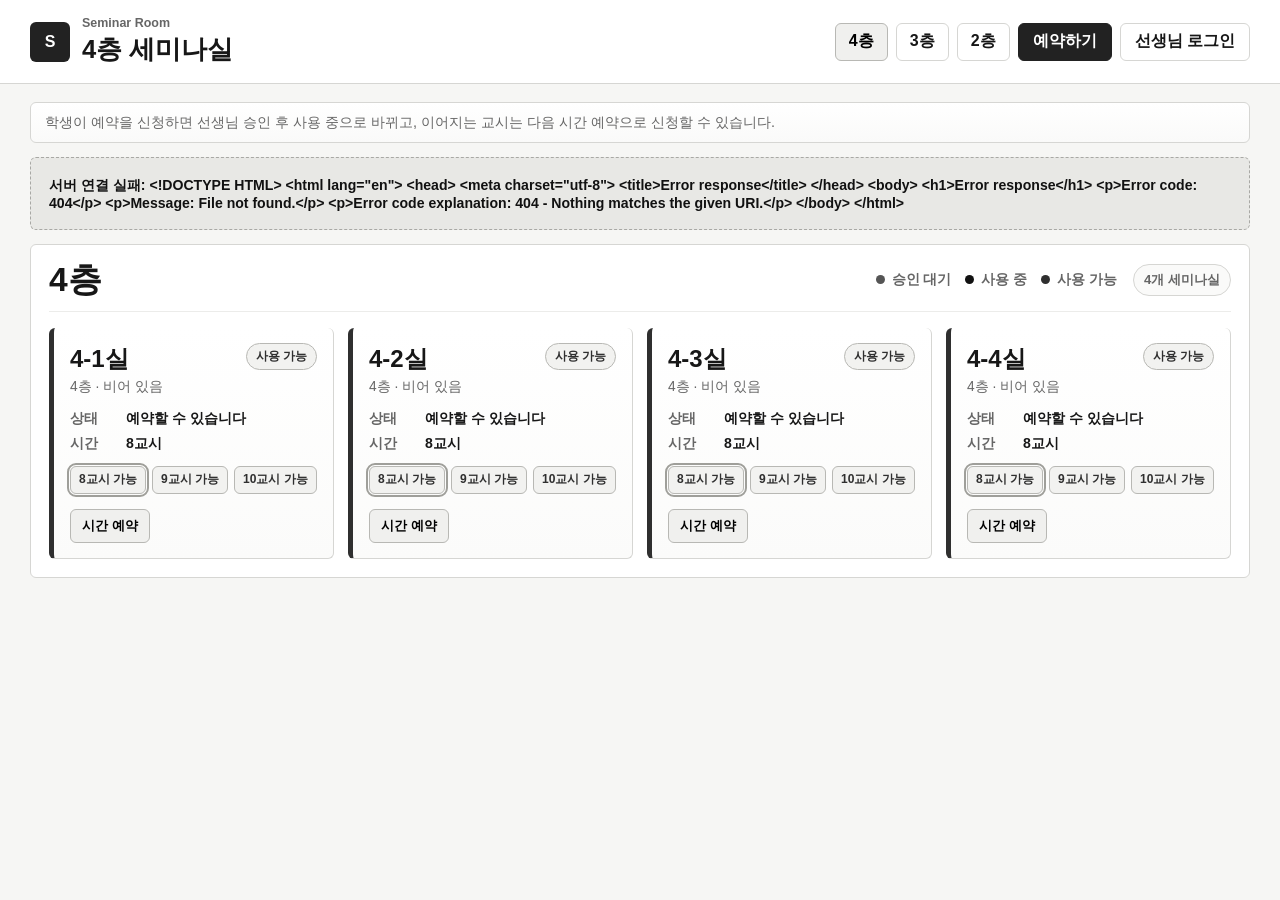
==== html/index.html @ dc7cdc31 "세미나 프로젝트 프로토타입" ====
<!doctype html>
<html lang="ko">
  <head>
    <meta charset="utf-8" />
    <meta name="viewport" content="width=device-width, initial-scale=1" />
    <title>4층 세미나실</title>
    <link rel="stylesheet" href="../css/styles.css" />
  </head>
  <body data-page="floor" data-floor="4">
    <!-- 전체 페이지 감싸는 큰 레이아웃임. -->
    <div class="app-shell">
      <!-- 위에 고정되는 헤더임. 제목이랑 주요 버튼 보여줌. -->
      <header class="site-header">
        <div class="brand">
          <span class="brand-mark">S</span>
          <div>
            <p>Seminar Room</p>
            <h1>4층 세미나실</h1>
          </div>
        </div>
        <nav class="header-actions" aria-label="주요 기능">
          <a class="nav-link active" href="index.html">4층</a>
          <a class="nav-link" href="floor-3.html">3층</a>
          <a class="nav-link" href="floor-2.html">2층</a>
          <button id="openReservationButton" type="button">예약하기</button>
          <button id="openLoginButton" class="secondary" type="button">선생님 로그인</button>
        </nav>
      </header>

      <!-- 메인 영역임. 상태 안내랑 층별 세미나실 카드 들어감. -->
      <main class="main-layout">
        <!-- 색상 뜻이랑 예약 안내 문구임. -->
        <section class="status-toolbar" aria-label="상태 안내">
          <p>학생이 예약을 신청하면 선생님 승인 후 사용 중으로 바뀌고, 이어지는 교시는 다음 시간 예약으로 신청할 수 있습니다.</p>
        </section>

        <!-- JavaScript가 층별 세미나실 목록 넣어주는 자리임. -->
        <section id="floorGrid" class="floor-grid" aria-label="층별 세미나실"></section>
      </main>
    </div>

    <!-- 예약하기 버튼 누르면 열리는 예약 모달임. -->
    <dialog id="reservationDialog" class="dialog">
      <form id="reservationForm" class="dialog-panel">
        <div class="dialog-heading">
          <div>
            <p>Reservation</p>
            <h2>세미나실 예약</h2>
          </div>
          <button id="closeReservationButton" class="icon-button" type="button" aria-label="닫기">x</button>
        </div>
        <label>
          사용 교시
          <select id="periodSelect" required></select>
        </label>
        <label>
          세미나실
          <select id="roomSelect" required></select>
        </label>
        <label>
          학생 이름
          <input id="studentInput" type="text" placeholder="예: 김철수" required autocomplete="off" />
        </label>
        <label>
          사유
          <input id="reasonInput" type="text" placeholder="예: 팀 프로젝트 회의" required autocomplete="off" />
        </label>
        <button type="submit">예약 신청하기</button>
        <p id="formMessage" class="form-message" role="status"></p>
      </form>
    </dialog>

    <!-- 선생님 로그인 버튼 누르면 열리는 로그인 모달임. -->
    <dialog id="loginDialog" class="dialog">
      <form id="loginForm" class="dialog-panel">
        <div class="dialog-heading">
          <div>
            <p>Teacher Access</p>
            <h2>선생님 로그인</h2>
          </div>
          <button id="closeLoginButton" class="icon-button" type="button" aria-label="닫기">x</button>
        </div>
        <label>
          교사 이름
          <input id="teacherName" type="text" autocomplete="username" placeholder="이름을 입력하세요" required />
        </label>
        <label>
          비밀번호
          <input id="teacherPassword" type="password" autocomplete="current-password" placeholder="비밀번호를 입력하세요" required />
        </label>
        <button type="submit">로그인</button>
        <p id="loginError" class="error" role="alert"></p>
      </form>
    </dialog>

    <!-- JavaScript가 복사해서 쓰는 층 섹션 틀임. -->
    <template id="floorTemplate">
      <section class="floor-section">
        <div class="floor-heading">
          <h2></h2>
          <span></span>
        </div>
        <div class="room-grid"></div>
      </section>
    </template>

    <!-- JavaScript가 복사해서 쓰는 세미나실 카드 틀임. -->
    <template id="roomCardTemplate">
      <article class="room-card">
        <div class="room-card-top">
          <div>
            <h3></h3>
            <p class="room-subtitle"></p>
          </div>
          <span class="status-pill"></span>
        </div>
        <dl class="room-details"></dl>
        <div class="card-actions"></div>
      </article>
    </template>

    <!-- 화면 표시랑 예약 기능 맡는 스크립트임. -->
    <script src="../js/app.js"></script>
  </body>
</html>
---- css/styles.css ----
:root {
  color-scheme: light;
  --bg: #f6f6f4;
  --panel: #ffffff;
  --text: #171717;
  --subtext: #666666;
  --border: #d6d6d3;
  --border-soft: #ececea;
  --blue: #222222;
  --blue-dark: #000000;
  --green: #2f2f2f;
  --orange: #555555;
  --red: #111111;
  --green-bg: #f2f2f0;
  --orange-bg: #eeeeec;
  --red-bg: #e8e8e5;
  font-family: "Malgun Gothic", "Apple SD Gothic Neo", "Segoe UI", sans-serif;
}

* {
  box-sizing: border-box;
}

body {
  min-height: 100vh;
  margin: 0;
  background: var(--bg);
  color: var(--text);
}

button,
input,
select {
  font: inherit;
}

button {
  min-height: 38px;
  border: 1px solid var(--blue);
  border-radius: 6px;
  background: var(--blue);
  color: #ffffff;
  padding: 0 14px;
  font-weight: 700;
  cursor: pointer;
}

button:hover {
  background: var(--blue-dark);
}

button.secondary {
  border-color: var(--border);
  background: #ffffff;
  color: var(--text);
}

button.danger {
  border-color: var(--red);
  background: var(--red);
}

h1,
h2,
h3,
p {
  margin-top: 0;
}

.app-shell {
  min-height: 100vh;
}

.site-header {
  min-height: 76px;
  display: flex;
  align-items: center;
  justify-content: space-between;
  gap: 18px;
  border-bottom: 1px solid var(--border);
  background: #ffffff;
  padding: 16px 30px;
}

.brand {
  display: flex;
  align-items: center;
  gap: 12px;
}

.brand-mark {
  width: 40px;
  height: 40px;
  display: grid;
  place-items: center;
  border-radius: 6px;
  background: var(--blue);
  color: #ffffff;
  font-size: 1rem;
  font-weight: 800;
}

.brand p,
.dialog-heading p,
.teacher-panel-top p {
  margin-bottom: 2px;
  color: var(--subtext);
  font-size: 0.78rem;
  font-weight: 700;
}

.brand h1,
.dialog-heading h2,
.teacher-panel-top h2 {
  margin-bottom: 0;
}

.brand h1 {
  font-size: 1.6rem;
}

.header-actions {
  display: flex;
  flex-wrap: wrap;
  justify-content: flex-end;
  gap: 8px;
}

.nav-link {
  min-height: 38px;
  display: inline-flex;
  align-items: center;
  border: 1px solid var(--border);
  border-radius: 6px;
  background: #ffffff;
  color: var(--text);
  padding: 0 13px;
  text-decoration: none;
  font-weight: 700;
}

.nav-link.active {
  border-color: #b8b8b4;
  background: #f0f0ee;
  color: var(--blue-dark);
}

.main-layout {
  display: block;
  gap: 14px;
  padding: 18px 30px 26px;
}

.status-toolbar {
  border: 1px solid var(--border);
  border-radius: 6px;
  background: linear-gradient(180deg, #ffffff 0%, #fafaf9 100%);
  padding: 10px 14px;
  margin-bottom: 14px;
}

.status-toolbar p {
  margin-bottom: 0;
  color: var(--subtext);
  font-size: 0.9rem;
}

.floor-grid {
  display: grid;
  gap: 14px;
}

.floor-section {
  display: block;
  border: 1px solid var(--border);
  border-radius: 6px;
  background: var(--panel);
  padding: 18px;
}

.floor-heading {
  display: flex;
  align-items: center;
  gap: 16px;
  border-bottom: 1px solid var(--border-soft);
  padding-bottom: 14px;
  margin-bottom: 16px;
}

.floor-heading h2 {
  margin-bottom: 0;
  font-size: 2.1rem;
  line-height: 1;
}

.floor-heading > span {
  width: fit-content;
  border: 1px solid var(--border);
  border-radius: 999px;
  background: #fafaf9;
  color: var(--subtext);
  padding: 6px 10px;
  font-size: 0.82rem;
  font-weight: 700;
}

.floor-status-list {
  display: flex;
  gap: 14px;
  margin-left: auto;
}

.floor-status-list span {
  display: inline-flex;
  align-items: center;
  gap: 7px;
  color: var(--subtext);
  font-size: 0.86rem;
  font-weight: 700;
}

.dot {
  width: 9px;
  height: 9px;
  border-radius: 50%;
}

.dot.available {
  background: var(--green);
}

.dot.pending {
  background: var(--orange);
}

.dot.reserved,
.dot.unavailable {
  background: var(--red);
}

.room-grid {
  display: grid;
  grid-template-columns: repeat(auto-fit, minmax(220px, 1fr));
  align-items: stretch;
  gap: 14px;
}

.room-card {
  display: grid;
  grid-template-rows: auto auto auto;
  gap: 13px;
  min-height: 0;
  border: 1px solid var(--border);
  border-left: 5px solid var(--green);
  border-top: 0;
  border-radius: 6px;
  background: linear-gradient(180deg, #ffffff 0%, #fbfbfa 100%);
  padding: 15px 16px;
}

.room-card.pending {
  border-left-color: var(--orange);
}

.room-card.reserved,
.room-card.using,
.room-card.unavailable {
  border-left-color: var(--red);
}

.room-card-top {
  display: flex;
  align-items: flex-start;
  justify-content: space-between;
  gap: 10px;
}

.room-card h3 {
  margin-bottom: 3px;
  font-size: 1.5rem;
}

.room-subtitle {
  margin-bottom: 0;
  color: var(--subtext);
  font-size: 0.86rem;
}

.status-pill {
  display: inline-flex;
  align-items: center;
  min-height: 27px;
  border: 1px solid #b8b8b4;
  border-radius: 999px;
  background: var(--green-bg);
  color: var(--green);
  padding: 0 9px;
  font-size: 0.78rem;
  font-weight: 800;
  white-space: nowrap;
}

.status-pill.pending {
  border-color: #c8c8c3;
  background: var(--orange-bg);
  color: var(--orange);
}

.status-pill.reserved,
.status-pill.using,
.status-pill.unavailable {
  border-color: #a8a8a4;
  background: var(--red-bg);
  color: var(--red);
}

.room-details {
  display: grid;
  grid-template-columns: 48px 1fr;
  gap: 6px 8px;
  margin: 0;
  font-size: 0.88rem;
}

.room-details dt {
  color: var(--subtext);
  font-weight: 700;
}

.room-details dd {
  min-width: 0;
  margin: 0;
  overflow-wrap: anywhere;
  font-weight: 700;
}

.period-summary {
  display: flex;
  flex-wrap: wrap;
  gap: 6px;
}

.period-chip {
  min-height: 28px;
  display: inline-flex;
  align-items: center;
  justify-content: center;
  border: 1px solid var(--border);
  border-radius: 6px;
  background: #fafaf9;
  color: var(--subtext);
  padding: 0 8px;
  font-size: 0.75rem;
  font-weight: 700;
  white-space: nowrap;
}

.period-chip.available {
  border-color: #b8b8b4;
  background: var(--green-bg);
  color: var(--green);
}

.period-chip.pending,
.period-chip.reserved {
  border-color: #c8c8c3;
  background: var(--orange-bg);
  color: var(--orange);
}

.period-chip.using,
.period-chip.unavailable {
  border-color: #a8a8a4;
  background: var(--red-bg);
  color: var(--red);
}

.period-chip.active {
  outline: 2px solid #9f9f9a;
  outline-offset: 1px;
}

.card-actions {
  display: flex;
  flex-wrap: wrap;
  gap: 7px;
  margin-top: 2px;
}

.card-actions button {
  min-height: 34px;
  border-color: var(--border);
  background: #ffffff;
  color: var(--text);
  padding: 0 11px;
  font-size: 0.84rem;
}

.card-actions button:first-child {
  border-color: #b8b8b4;
  background: #f0f0ee;
  color: var(--blue-dark);
}

.dialog {
  width: min(440px, calc(100% - 28px));
  border: 0;
  padding: 0;
  background: transparent;
}

.dialog::backdrop {
  background: rgb(0 0 0 / 35%);
}

.dialog-panel {
  display: grid;
  gap: 13px;
  border: 1px solid var(--border);
  border-radius: 8px;
  background: #ffffff;
  padding: 18px;
}

.dialog-heading,
.teacher-panel-top {
  display: flex;
  align-items: flex-start;
  justify-content: space-between;
  gap: 12px;
}

.icon-button {
  width: 32px;
  min-height: 32px;
  border-color: var(--border);
  background: #ffffff;
  color: var(--text);
  padding: 0;
}

label {
  display: grid;
  gap: 6px;
  color: var(--subtext);
  font-size: 0.88rem;
  font-weight: 700;
}

input,
select {
  width: 100%;
  min-height: 40px;
  border: 1px solid var(--border);
  border-radius: 6px;
  background: #ffffff;
  color: var(--text);
  padding: 0 10px;
  outline: none;
}

input:focus,
select:focus {
  border-color: var(--blue);
  box-shadow: 0 0 0 3px rgb(34 34 34 / 12%);
}

.error,
.form-message {
  min-height: 20px;
  margin: 0;
  font-size: 0.88rem;
  font-weight: 700;
}

.error {
  color: var(--red);
}

.teacher-layout {
  grid-template-rows: auto minmax(0, 1fr);
}

.teacher-panel {
  width: 100%;
  border: 1px solid var(--border);
  border-radius: 6px;
  background: #ffffff;
  padding: 16px;
}

body:not([data-page="teacher"]) .teacher-panel {
  position: fixed;
  right: 18px;
  bottom: 18px;
  z-index: 6;
  width: min(390px, calc(100% - 36px));
  max-height: min(620px, calc(100vh - 36px));
  overflow: auto;
}

.inbox {
  display: grid;
  gap: 10px;
  margin-top: 14px;
}

.notice {
  border: 1px solid var(--border);
  border-left: 4px solid var(--blue);
  border-radius: 6px;
  background: linear-gradient(180deg, #ffffff 0%, #fbfbfa 100%);
  padding: 12px;
}

.notice strong {
  display: block;
  margin-bottom: 4px;
}

.notice p {
  margin-bottom: 8px;
  line-height: 1.45;
}

.notice small {
  color: var(--subtext);
  font-weight: 700;
}

.notice-actions {
  display: flex;
  flex-wrap: wrap;
  gap: 7px;
  margin-top: 10px;
}

.notice-actions button {
  min-height: 34px;
  padding: 0 11px;
  font-size: 0.84rem;
}

.empty-state {
  border: 1px dashed var(--border);
  border-radius: 6px;
  background: #fafaf9;
  padding: 18px;
  color: var(--subtext);
  text-align: center;
}

.empty-state.error {
  border-color: #a8a8a4;
  background: var(--red-bg);
  color: var(--red);
  text-align: left;
}

.empty-state.empty {
  background: #ffffff;
}

.review-info .room-details {
  grid-template-columns: 80px 1fr;
  margin-bottom: 8px;
}

.review-info .room-details dd {
  white-space: nowrap;
  overflow: hidden;
  text-overflow: ellipsis;
}

.highlight-reason {
  border-left: 3px solid var(--blue);
  border-radius: 6px;
  background: #f0f0ee;
  color: var(--blue-dark);
  padding: 9px;
}

.review-actions {
  display: grid;
  gap: 13px;
}

.divider {
  border: 0;
  border-top: 1px solid var(--border);
  margin: 0;
}

.reject-form {
  display: grid;
  gap: 10px;
}

@media (max-width: 760px) {
  .site-header {
    align-items: stretch;
    flex-direction: column;
    padding: 14px 16px;
  }

  .header-actions {
    justify-content: flex-start;
  }

  .main-layout {
    padding: 14px 16px 22px;
  }

  .floor-section {
    padding: 14px;
  }

  .floor-heading {
    align-items: flex-start;
    flex-direction: column;
    gap: 10px;
  }

  .floor-status-list {
    flex-wrap: wrap;
    margin-left: 0;
  }

  .room-card-top {
    align-items: stretch;
    flex-direction: column;
  }

  .status-pill {
    width: fit-content;
  }
}
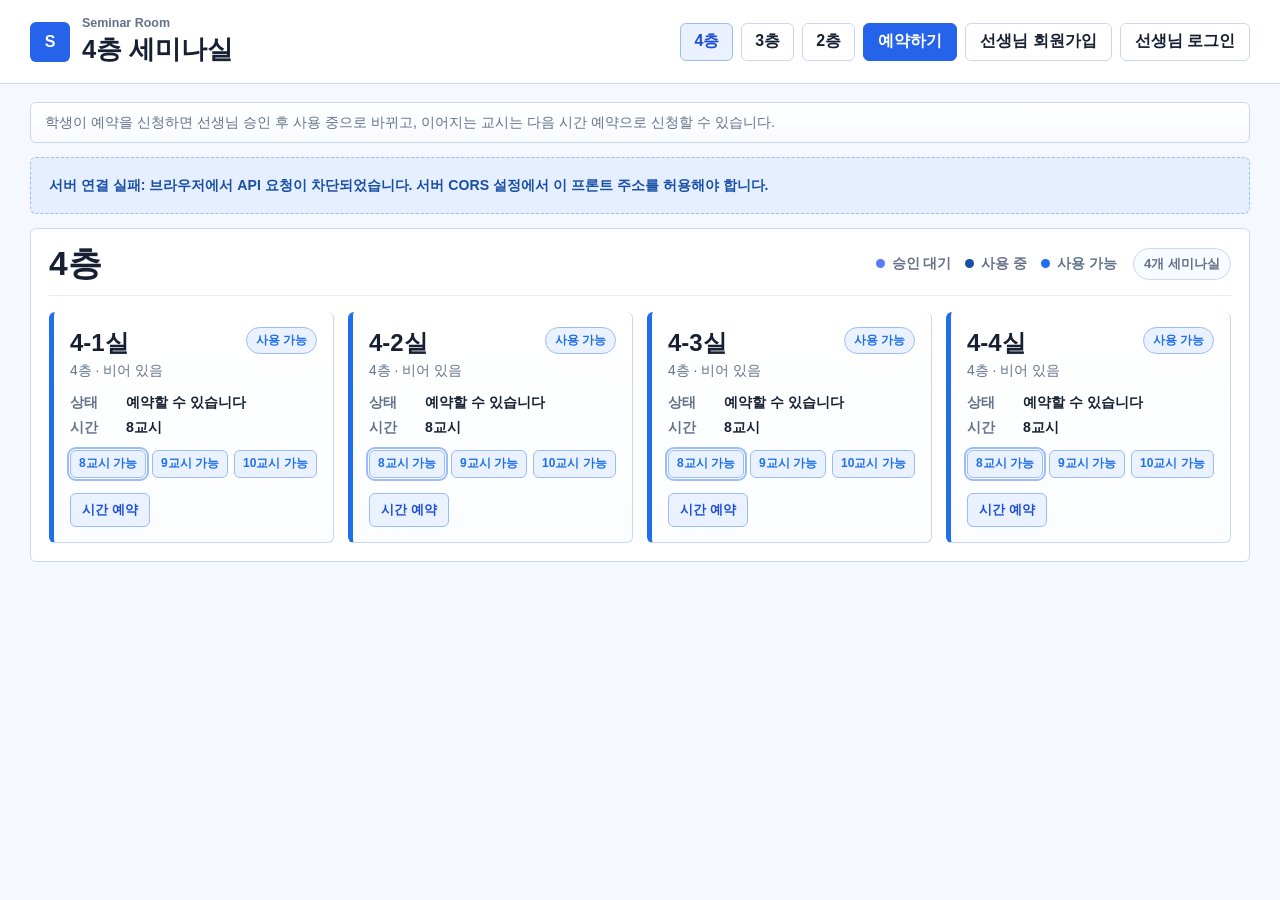
==== commit c0028716: "회원가입 기능 추가 및 파일 세분화" ====
--- a/html/index.html
+++ b/html/index.html
@@ -23,6 +23,7 @@
           <a class="nav-link" href="floor-3.html">3층</a>
           <a class="nav-link" href="floor-2.html">2층</a>
           <button id="openReservationButton" type="button">예약하기</button>
+          <button id="openSignupButton" class="secondary" type="button">선생님 회원가입</button>
           <button id="openLoginButton" class="secondary" type="button">선생님 로그인</button>
         </nav>
       </header>
@@ -89,7 +90,34 @@
           <input id="teacherPassword" type="password" autocomplete="current-password" placeholder="비밀번호를 입력하세요" required />
         </label>
         <button type="submit">로그인</button>
+        <button id="openSignupFromLoginButton" class="text-button" type="button">선생님 회원가입</button>
         <p id="loginError" class="error" role="alert"></p>
+      </form>
+    </dialog>
+
+    <dialog id="signupDialog" class="dialog">
+      <form id="signupForm" class="dialog-panel">
+        <div class="dialog-heading">
+          <div>
+            <p>Teacher Access</p>
+            <h2>선생님 회원가입</h2>
+          </div>
+          <button id="closeSignupButton" class="icon-button" type="button" aria-label="닫기">x</button>
+        </div>
+        <label>
+          교사 이름
+          <input id="signupTeacherName" type="text" autocomplete="username" placeholder="이름을 입력하세요" required />
+        </label>
+        <label>
+          선생님 가입 코드
+          <input id="signupTeacherKey" type="password" autocomplete="off" placeholder="백엔드에서 정한 가입 코드를 입력하세요" required />
+        </label>
+        <label>
+          사용할 비밀번호
+          <input id="signupTeacherPassword" type="password" autocomplete="new-password" placeholder="비밀번호를 입력하세요" required />
+        </label>
+        <button type="submit">회원가입</button>
+        <p id="signupMessage" class="form-message" role="status"></p>
       </form>
     </dialog>
 
@@ -119,7 +147,8 @@
       </article>
     </template>
 
-    <!-- 화면 표시랑 예약 기능 맡는 스크립트임. -->
-    <script src="../js/app.js"></script>
+    <!-- 공통 기능과 층 화면 기능을 나눠서 불러옴. -->
+    <script src="../js/common.js"></script>
+    <script src="../js/floor.js"></script>
   </body>
 </html>
--- a/css/styles.css
+++ b/css/styles.css
@@ -1,19 +1,19 @@
 :root {
   color-scheme: light;
-  --bg: #f6f6f4;
+  --bg: #f5f8ff;
   --panel: #ffffff;
-  --text: #171717;
-  --subtext: #666666;
-  --border: #d6d6d3;
-  --border-soft: #ececea;
-  --blue: #222222;
-  --blue-dark: #000000;
-  --green: #2f2f2f;
-  --orange: #555555;
-  --red: #111111;
-  --green-bg: #f2f2f0;
-  --orange-bg: #eeeeec;
-  --red-bg: #e8e8e5;
+  --text: #172033;
+  --subtext: #637189;
+  --border: #c9d8f2;
+  --border-soft: #e3ebf8;
+  --blue: #2563eb;
+  --blue-dark: #1d4ed8;
+  --green: #1f6feb;
+  --orange: #5b7cfa;
+  --red: #174ea6;
+  --green-bg: #eaf2ff;
+  --orange-bg: #eef2ff;
+  --red-bg: #e6efff;
   font-family: "Malgun Gothic", "Apple SD Gothic Neo", "Segoe UI", sans-serif;
 }
 
@@ -60,6 +60,20 @@
   background: var(--red);
 }
 
+button.text-button {
+  min-height: auto;
+  border: 0;
+  background: transparent;
+  color: var(--blue-dark);
+  padding: 0;
+  justify-self: center;
+}
+
+button.text-button:hover {
+  background: transparent;
+  text-decoration: underline;
+}
+
 h1,
 h2,
 h3,
@@ -140,8 +154,8 @@
 }
 
 .nav-link.active {
-  border-color: #b8b8b4;
-  background: #f0f0ee;
+  border-color: #9bbcf8;
+  background: #eaf2ff;
   color: var(--blue-dark);
 }
 
@@ -154,7 +168,7 @@
 .status-toolbar {
   border: 1px solid var(--border);
   border-radius: 6px;
-  background: linear-gradient(180deg, #ffffff 0%, #fafaf9 100%);
+  background: linear-gradient(180deg, #ffffff 0%, #f8fbff 100%);
   padding: 10px 14px;
   margin-bottom: 14px;
 }
@@ -197,7 +211,7 @@
   width: fit-content;
   border: 1px solid var(--border);
   border-radius: 999px;
-  background: #fafaf9;
+  background: #f8fbff;
   color: var(--subtext);
   padding: 6px 10px;
   font-size: 0.82rem;
@@ -254,7 +268,7 @@
   border-left: 5px solid var(--green);
   border-top: 0;
   border-radius: 6px;
-  background: linear-gradient(180deg, #ffffff 0%, #fbfbfa 100%);
+  background: linear-gradient(180deg, #ffffff 0%, #fbfdff 100%);
   padding: 15px 16px;
 }
 
@@ -290,7 +304,7 @@
   display: inline-flex;
   align-items: center;
   min-height: 27px;
-  border: 1px solid #b8b8b4;
+  border: 1px solid #9bbcf8;
   border-radius: 999px;
   background: var(--green-bg);
   color: var(--green);
@@ -301,7 +315,7 @@
 }
 
 .status-pill.pending {
-  border-color: #c8c8c3;
+  border-color: #b8c7ff;
   background: var(--orange-bg);
   color: var(--orange);
 }
@@ -309,7 +323,7 @@
 .status-pill.reserved,
 .status-pill.using,
 .status-pill.unavailable {
-  border-color: #a8a8a4;
+  border-color: #9bbcf8;
   background: var(--red-bg);
   color: var(--red);
 }
@@ -347,7 +361,7 @@
   justify-content: center;
   border: 1px solid var(--border);
   border-radius: 6px;
-  background: #fafaf9;
+  background: #f8fbff;
   color: var(--subtext);
   padding: 0 8px;
   font-size: 0.75rem;
@@ -356,27 +370,27 @@
 }
 
 .period-chip.available {
-  border-color: #b8b8b4;
+  border-color: #9bbcf8;
   background: var(--green-bg);
   color: var(--green);
 }
 
 .period-chip.pending,
 .period-chip.reserved {
-  border-color: #c8c8c3;
+  border-color: #b8c7ff;
   background: var(--orange-bg);
   color: var(--orange);
 }
 
 .period-chip.using,
 .period-chip.unavailable {
-  border-color: #a8a8a4;
+  border-color: #9bbcf8;
   background: var(--red-bg);
   color: var(--red);
 }
 
 .period-chip.active {
-  outline: 2px solid #9f9f9a;
+  outline: 2px solid #9bbcf8;
   outline-offset: 1px;
 }
 
@@ -397,8 +411,8 @@
 }
 
 .card-actions button:first-child {
-  border-color: #b8b8b4;
-  background: #f0f0ee;
+  border-color: #9bbcf8;
+  background: #eaf2ff;
   color: var(--blue-dark);
 }
 
@@ -462,7 +476,7 @@
 input:focus,
 select:focus {
   border-color: var(--blue);
-  box-shadow: 0 0 0 3px rgb(34 34 34 / 12%);
+  box-shadow: 0 0 0 3px rgb(37 99 235 / 14%);
 }
 
 .error,
@@ -509,7 +523,7 @@
   border: 1px solid var(--border);
   border-left: 4px solid var(--blue);
   border-radius: 6px;
-  background: linear-gradient(180deg, #ffffff 0%, #fbfbfa 100%);
+  background: linear-gradient(180deg, #ffffff 0%, #fbfdff 100%);
   padding: 12px;
 }
 
@@ -544,14 +558,14 @@
 .empty-state {
   border: 1px dashed var(--border);
   border-radius: 6px;
-  background: #fafaf9;
+  background: #f8fbff;
   padding: 18px;
   color: var(--subtext);
   text-align: center;
 }
 
 .empty-state.error {
-  border-color: #a8a8a4;
+  border-color: #9bbcf8;
   background: var(--red-bg);
   color: var(--red);
   text-align: left;
@@ -575,7 +589,7 @@
 .highlight-reason {
   border-left: 3px solid var(--blue);
   border-radius: 6px;
-  background: #f0f0ee;
+  background: #eaf2ff;
   color: var(--blue-dark);
   padding: 9px;
 }
